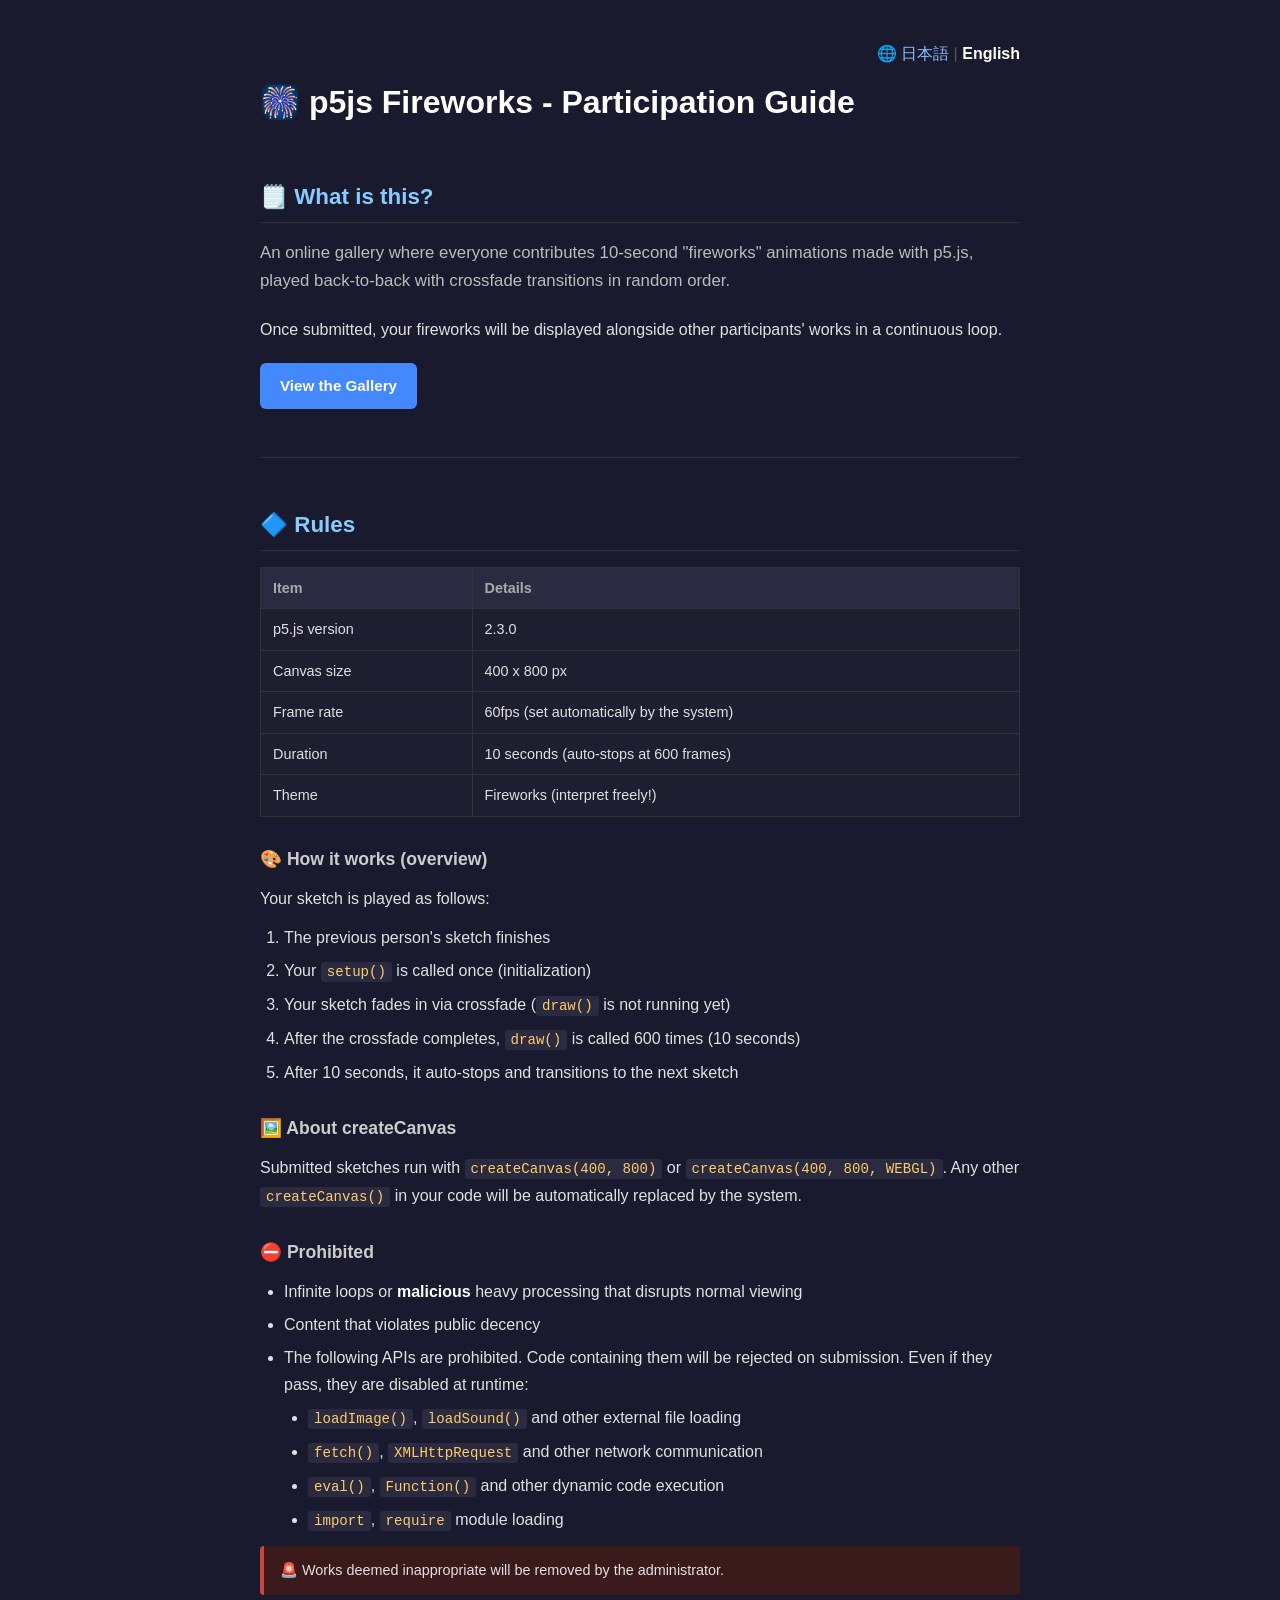
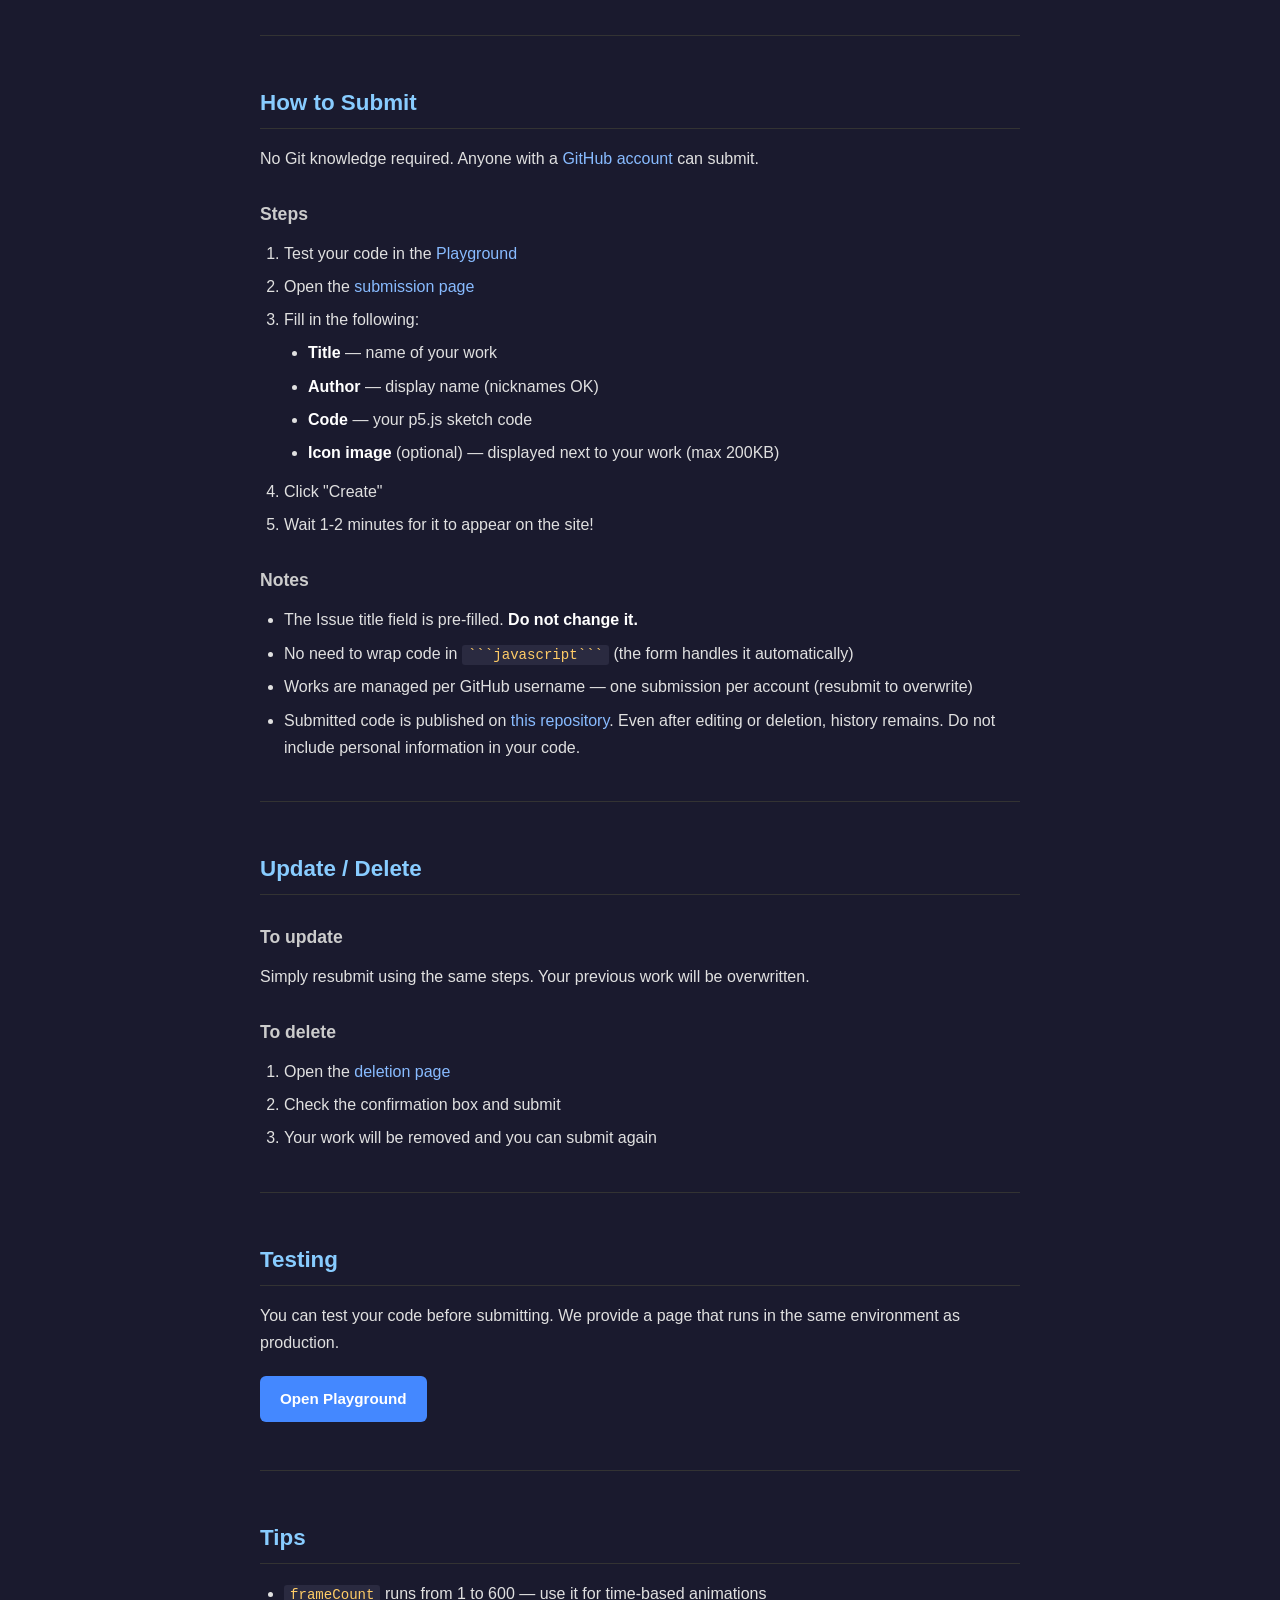
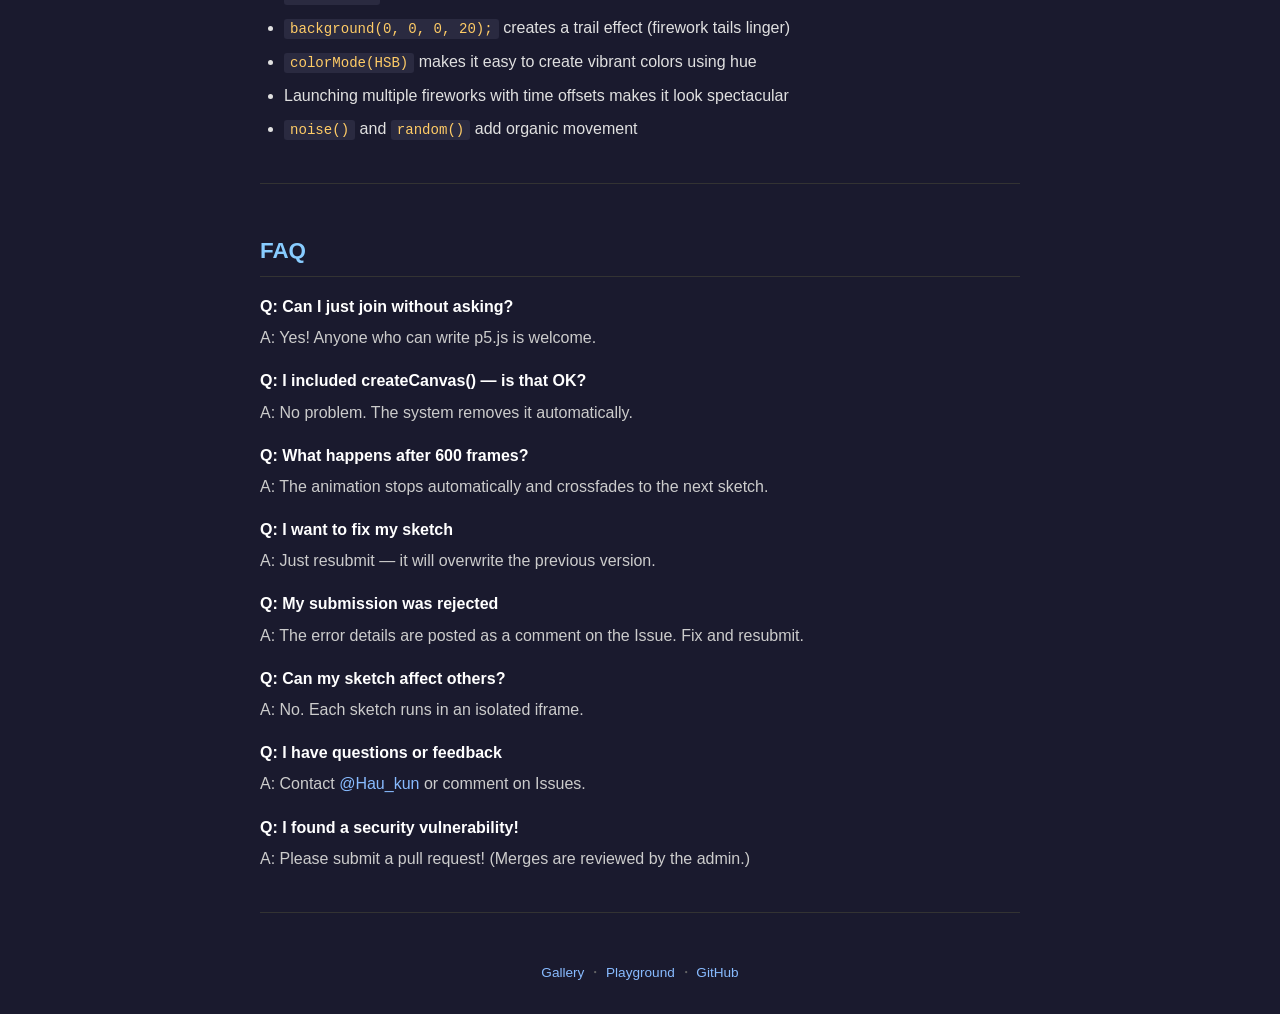
==== docs/guide-en.html @ 228fd46d "- ガイドページ更新。workflowルールを変更（ラベルで処理を判定）" ====
<!DOCTYPE html>
<html lang="en">
<head>
  <meta charset="utf-8">
  <meta name="viewport" content="width=device-width, initial-scale=1.0">
  <title>p5js Fireworks - Participation Guide</title>
  <style>
    * { box-sizing: border-box; margin: 0; padding: 0; }
    body {
      font-family: -apple-system, BlinkMacSystemFont, 'Segoe UI', 'Helvetica Neue', sans-serif;
      background: #1a1a2e;
      color: #e0e0e0;
      line-height: 1.7;
      padding: 40px 20px;
    }
    .container {
      max-width: 760px;
      margin: 0 auto;
    }
    h1 {
      font-size: 2rem;
      color: #fff;
      margin-bottom: 8px;
    }
    h2 {
      font-size: 1.4rem;
      color: #88ccff;
      margin-top: 48px;
      margin-bottom: 16px;
      padding-bottom: 6px;
      border-bottom: 1px solid #333;
    }
    h3 {
      font-size: 1.1rem;
      color: #ccc;
      margin-top: 28px;
      margin-bottom: 10px;
    }
    p {
      margin-bottom: 12px;
    }
    a {
      color: #88bbff;
      text-decoration: none;
    }
    a:hover {
      text-decoration: underline;
    }
    .lead {
      font-size: 1.05rem;
      color: #bbb;
      margin-bottom: 20px;
    }
    table {
      width: 100%;
      border-collapse: collapse;
      margin-bottom: 16px;
      font-size: 0.9rem;
    }
    th, td {
      border: 1px solid #333;
      padding: 8px 12px;
      text-align: left;
    }
    th {
      background: #2a2a40;
      color: #aaa;
      font-weight: 600;
    }
    td {
      background: #1e1e30;
    }
    ol, ul {
      margin-left: 24px;
      margin-bottom: 12px;
    }
    li {
      margin-bottom: 6px;
    }
    ul.nested {
      margin-top: 6px;
      list-style: disc;
    }
    code {
      background: #2a2a40;
      padding: 2px 6px;
      border-radius: 3px;
      font-family: 'Fira Code', 'Consolas', monospace;
      font-size: 0.88em;
      color: #ffcc66;
    }
    pre {
      background: #16162a;
      border: 1px solid #333;
      border-radius: 8px;
      padding: 16px;
      overflow-x: auto;
      margin-bottom: 16px;
      font-family: 'Fira Code', 'Consolas', monospace;
      font-size: 0.85rem;
      line-height: 1.5;
      color: #e8e8e8;
    }
    .warning {
      background: #3a1a1a;
      border-left: 4px solid #cc4444;
      padding: 12px 16px;
      border-radius: 4px;
      margin-bottom: 16px;
      font-size: 0.9rem;
    }
    .note {
      background: #1a2a3a;
      border-left: 4px solid #4488cc;
      padding: 12px 16px;
      border-radius: 4px;
      margin-bottom: 16px;
      font-size: 0.9rem;
    }
    .faq-item {
      margin-bottom: 16px;
    }
    .faq-q {
      font-weight: 700;
      color: #fff;
      margin-bottom: 4px;
    }
    .faq-a {
      color: #ccc;
    }
    .btn-link {
      display: inline-block;
      background: #4488ff;
      color: #fff;
      padding: 10px 20px;
      border-radius: 6px;
      font-weight: 600;
      font-size: 0.95rem;
      margin: 8px 8px 8px 0;
      transition: background 0.15s;
    }
    .btn-link:hover {
      background: #5599ff;
      text-decoration: none;
    }
    .btn-link.secondary {
      background: #444;
    }
    .btn-link.secondary:hover {
      background: #555;
    }
    hr {
      border: none;
      border-top: 1px solid #333;
      margin: 40px 0;
    }
    strong {
      color: #fff;
    }
    footer {
      margin-top: 48px;
      text-align: center;
      font-size: 0.85rem;
      color: #666;
    }
  </style>
</head>
<body>
  <div class="container">

    <div style="text-align: right; margin-bottom: 8px;">
      <span style="color: #888;">🌐</span>
      <a href="guide.html">日本語</a>
      <span style="color: #555;">|</span>
      <strong style="color: #fff;">English</strong>
    </div>

    <h1>🎆 p5js Fireworks - Participation Guide</h1>

    <!-- What is this? -->
    <h2>🗒️ What is this?</h2>
    <p class="lead">An online gallery where everyone contributes 10-second "fireworks" animations made with p5.js, played back-to-back with crossfade transitions in random order.</p>
    <p>Once submitted, your fireworks will be displayed alongside other participants' works in a continuous loop.</p>
    <p><a href="https://haukun.github.io/p5js-baton-fireworks/" class="btn-link">View the Gallery</a></p>

    <hr>

    <!-- Rules -->
    <h2>🔷 Rules</h2>
    <table>
      <tr><th>Item</th><th>Details</th></tr>
      <tr><td>p5.js version</td><td>2.3.0</td></tr>
      <tr><td>Canvas size</td><td>400 x 800 px</td></tr>
      <tr><td>Frame rate</td><td>60fps (set automatically by the system)</td></tr>
      <tr><td>Duration</td><td>10 seconds (auto-stops at 600 frames)</td></tr>
      <tr><td>Theme</td><td>Fireworks (interpret freely!)</td></tr>
    </table>

    <h3>🎨 How it works (overview)</h3>
    <p>Your sketch is played as follows:</p>
    <ol>
      <li>The previous person's sketch finishes</li>
      <li>Your <code>setup()</code> is called once (initialization)</li>
      <li>Your sketch fades in via crossfade (<code>draw()</code> is not running yet)</li>
      <li>After the crossfade completes, <code>draw()</code> is called 600 times (10 seconds)</li>
      <li>After 10 seconds, it auto-stops and transitions to the next sketch</li>
    </ol>

    <h3>🖼️ About createCanvas</h3>
    <p>Submitted sketches run with <code>createCanvas(400, 800)</code> or <code>createCanvas(400, 800, WEBGL)</code>. Any other <code>createCanvas()</code> in your code will be automatically replaced by the system.</p>

    <h3>⛔ Prohibited</h3>
    <ul>
      <li>Infinite loops or <strong>malicious</strong> heavy processing that disrupts normal viewing</li>
      <li>Content that violates public decency</li>
      <li>The following APIs are prohibited. Code containing them will be rejected on submission. Even if they pass, they are disabled at runtime:
        <ul class="nested">
          <li><code>loadImage()</code>, <code>loadSound()</code> and other external file loading</li>
          <li><code>fetch()</code>, <code>XMLHttpRequest</code> and other network communication</li>
          <li><code>eval()</code>, <code>Function()</code> and other dynamic code execution</li>
          <li><code>import</code>, <code>require</code> module loading</li>
        </ul>
      </li>
    </ul>
    <div class="warning">🚨 Works deemed inappropriate will be removed by the administrator.</div>

    <hr>

    <!-- How to submit -->
    <h2>How to Submit</h2>
    <p>No Git knowledge required. Anyone with a <a href="https://github.com/signup">GitHub account</a> can submit.</p>

    <h3>Steps</h3>
    <ol>
      <li>Test your code in the <a href="../playground/">Playground</a></li>
      <li>Open the <a href="https://github.com/haukun/p5js-baton-fireworks/issues/new?template=submit-sketch.yml">submission page</a></li>
      <li>Fill in the following:
        <ul class="nested">
          <li><strong>Title</strong> — name of your work</li>
          <li><strong>Author</strong> — display name (nicknames OK)</li>
          <li><strong>Code</strong> — your p5.js sketch code</li>
          <li><strong>Icon image</strong> (optional) — displayed next to your work (max 200KB)</li>
        </ul>
      </li>
      <li>Click "Create"</li>
      <li>Wait 1-2 minutes for it to appear on the site!</li>
    </ol>

    <h3>Notes</h3>
    <ul>
      <li>The Issue title field is pre-filled. <strong>Do not change it.</strong></li>
      <li>No need to wrap code in <code>```javascript```</code> (the form handles it automatically)</li>
      <li>Works are managed per GitHub username — one submission per account (resubmit to overwrite)</li>
      <li>Submitted code is published on <a href="https://github.com/haukun/p5js-baton-fireworks/tree/main/entries">this repository</a>. Even after editing or deletion, history remains. Do not include personal information in your code.</li>
    </ul>

    <hr>

    <!-- Update / Delete -->
    <h2>Update / Delete</h2>

    <h3>To update</h3>
    <p>Simply resubmit using the same steps. Your previous work will be overwritten.</p>

    <h3>To delete</h3>
    <ol>
      <li>Open the <a href="https://github.com/haukun/p5js-baton-fireworks/issues/new?template=delete-sketch.yml">deletion page</a></li>
      <li>Check the confirmation box and submit</li>
      <li>Your work will be removed and you can submit again</li>
    </ol>

    <hr>

    <!-- Testing -->
    <h2>Testing</h2>
    <p>You can test your code before submitting. We provide a page that runs in the same environment as production.</p>
    <p><a href="../playground/" class="btn-link">Open Playground</a></p>

    <hr>

    <!-- Tips -->
    <h2>Tips</h2>
    <ul>
      <li><code>frameCount</code> runs from 1 to 600 — use it for time-based animations</li>
      <li><code>background(0, 0, 0, 20);</code> creates a trail effect (firework tails linger)</li>
      <li><code>colorMode(HSB)</code> makes it easy to create vibrant colors using hue</li>
      <li>Launching multiple fireworks with time offsets makes it look spectacular</li>
      <li><code>noise()</code> and <code>random()</code> add organic movement</li>
    </ul>

    <hr>

    <!-- FAQ -->
    <h2>FAQ</h2>

    <div class="faq-item">
      <p class="faq-q">Q: Can I just join without asking?</p>
      <p class="faq-a">A: Yes! Anyone who can write p5.js is welcome.</p>
    </div>

    <div class="faq-item">
      <p class="faq-q">Q: I included createCanvas() — is that OK?</p>
      <p class="faq-a">A: No problem. The system removes it automatically.</p>
    </div>

    <div class="faq-item">
      <p class="faq-q">Q: What happens after 600 frames?</p>
      <p class="faq-a">A: The animation stops automatically and crossfades to the next sketch.</p>
    </div>

    <div class="faq-item">
      <p class="faq-q">Q: I want to fix my sketch</p>
      <p class="faq-a">A: Just resubmit — it will overwrite the previous version.</p>
    </div>

    <div class="faq-item">
      <p class="faq-q">Q: My submission was rejected</p>
      <p class="faq-a">A: The error details are posted as a comment on the Issue. Fix and resubmit.</p>
    </div>

    <div class="faq-item">
      <p class="faq-q">Q: Can my sketch affect others?</p>
      <p class="faq-a">A: No. Each sketch runs in an isolated iframe.</p>
    </div>

    <div class="faq-item">
      <p class="faq-q">Q: I have questions or feedback</p>
      <p class="faq-a">A: Contact <a href="https://x.com/Hau_kun">@Hau_kun</a> or comment on Issues.</p>
    </div>

    <div class="faq-item">
      <p class="faq-q">Q: I found a security vulnerability!</p>
      <p class="faq-a">A: Please submit a pull request! (Merges are reviewed by the admin.)</p>
    </div>

    <hr>

    <footer>
      <a href="https://haukun.github.io/p5js-baton-fireworks/">Gallery</a> ・
      <a href="../playground/">Playground</a> ・
      <a href="https://github.com/haukun/p5js-baton-fireworks">GitHub</a>
    </footer>

  </div>
</body>
</html>
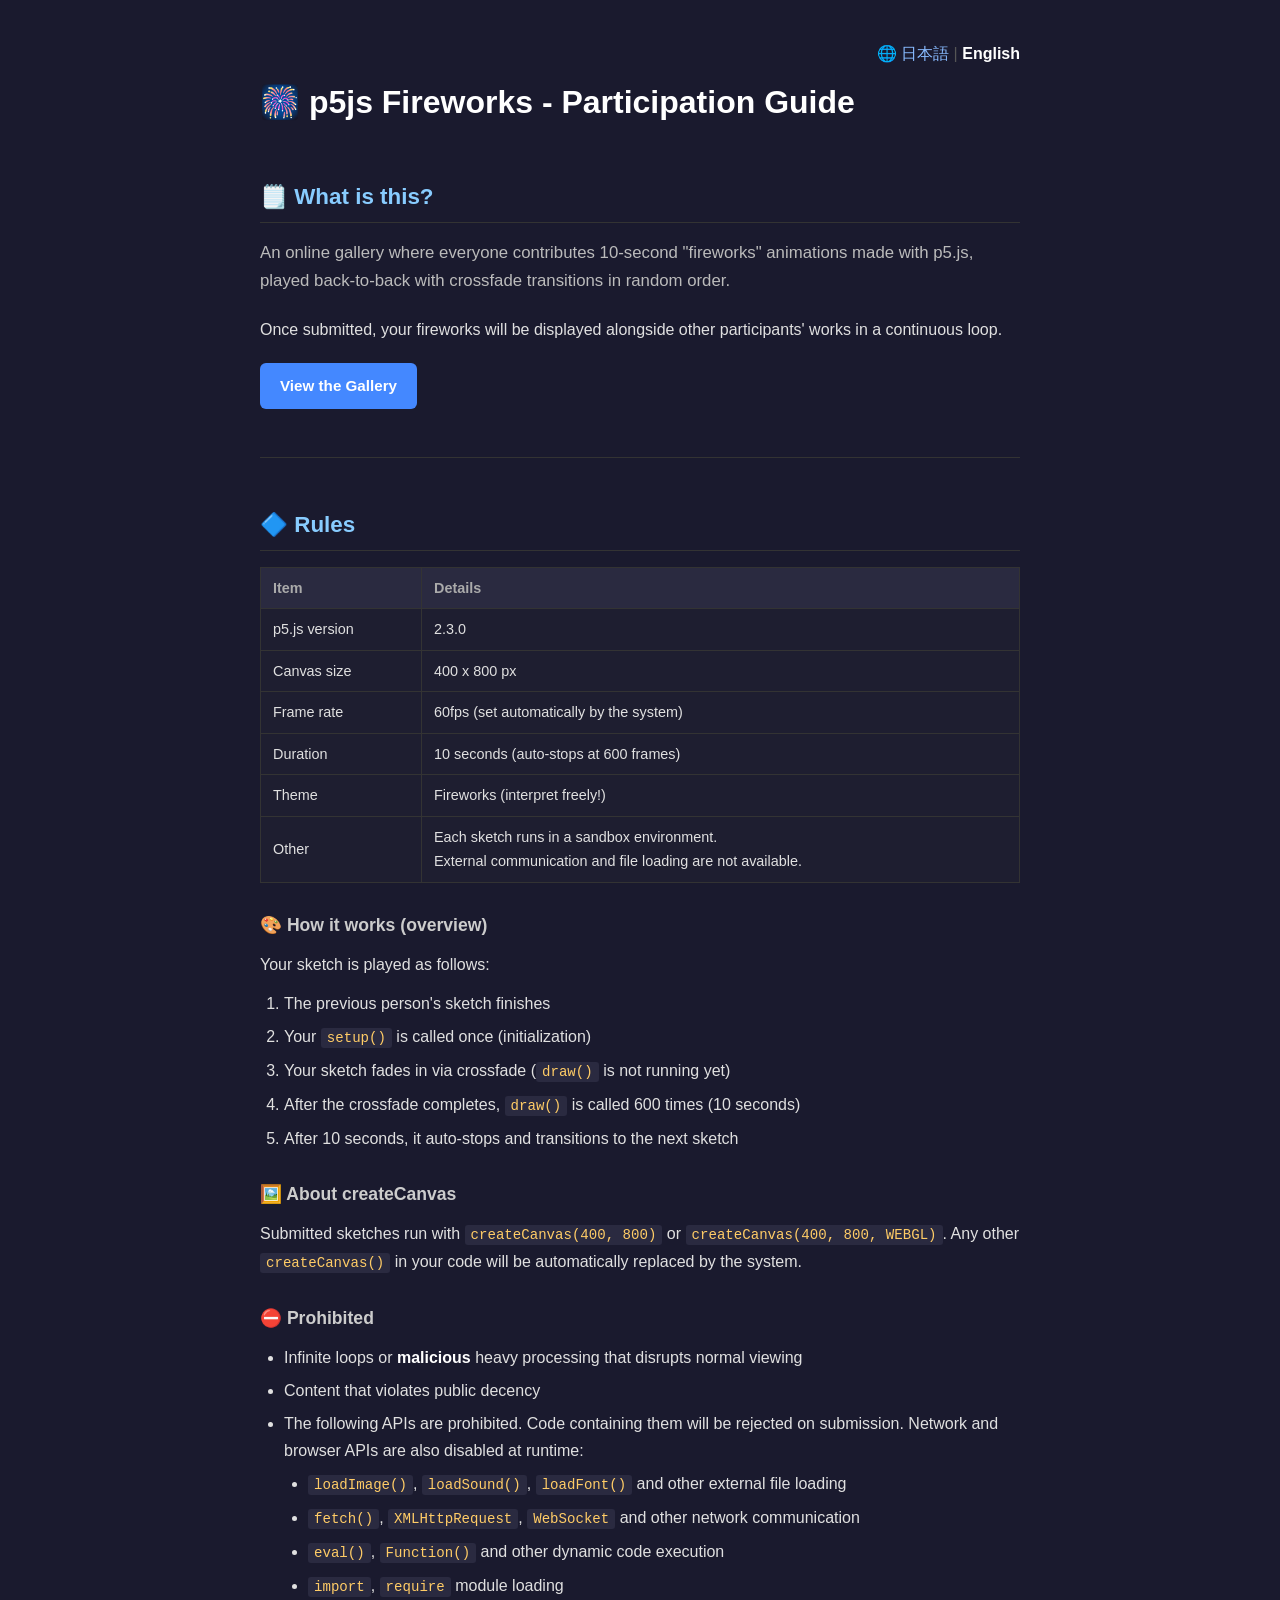
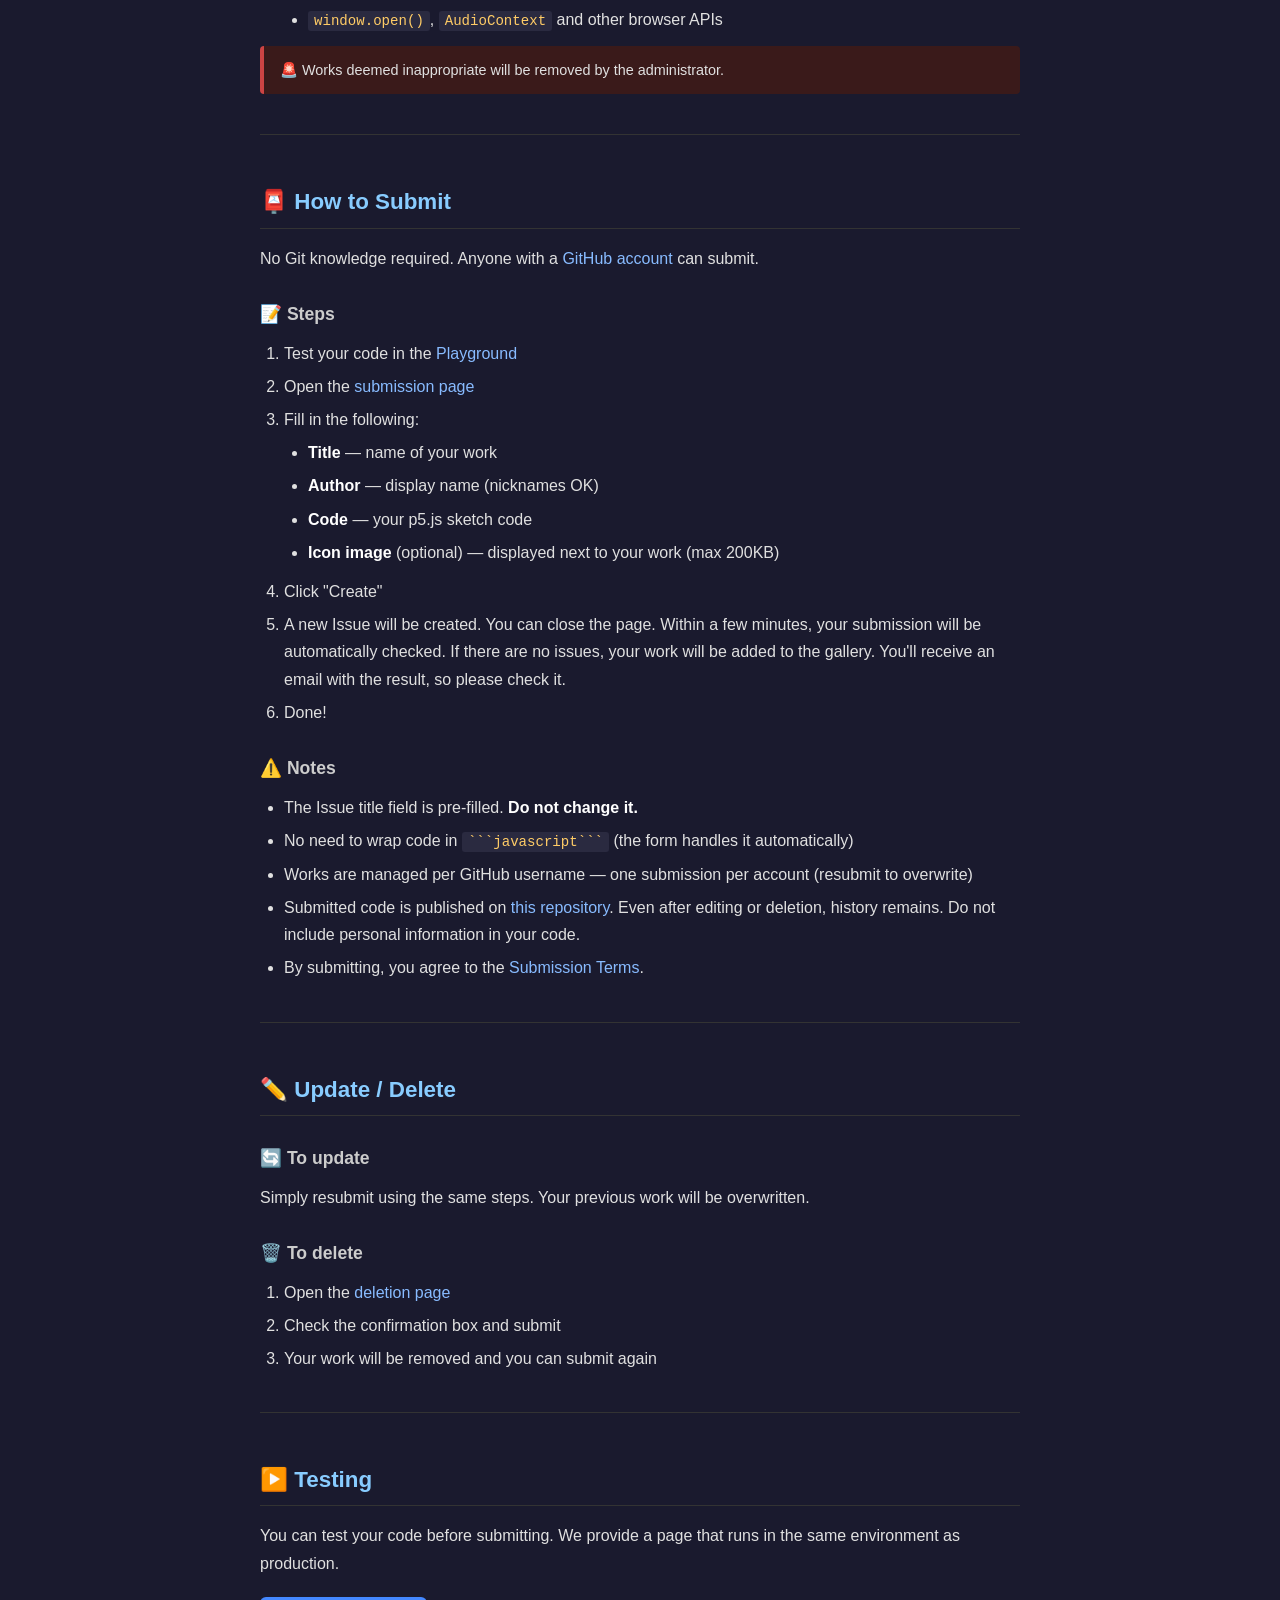
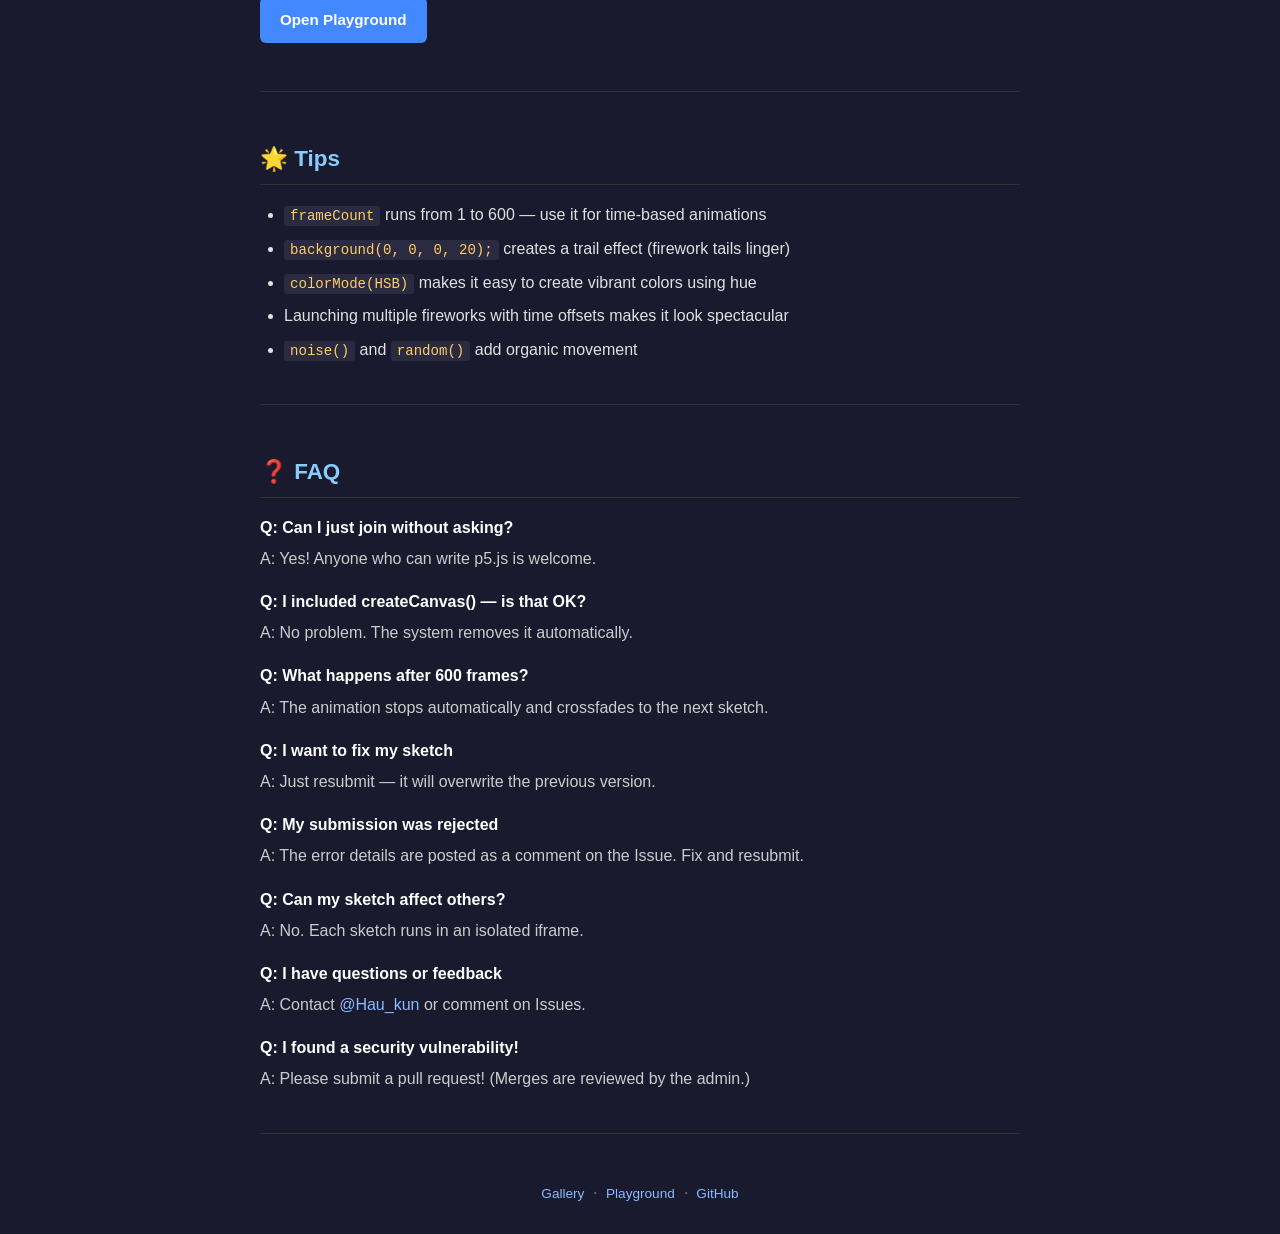
==== commit bfb4bdac: "- ガイド文等の微修正" ====
--- a/docs/guide-en.html
+++ b/docs/guide-en.html
@@ -194,6 +194,7 @@
       <tr><td>Frame rate</td><td>60fps (set automatically by the system)</td></tr>
       <tr><td>Duration</td><td>10 seconds (auto-stops at 600 frames)</td></tr>
       <tr><td>Theme</td><td>Fireworks (interpret freely!)</td></tr>
+      <tr><td>Other</td><td>Each sketch runs in a sandbox environment.<br />External communication and file loading are not available.</td></tr>
     </table>
 
     <h3>🎨 How it works (overview)</h3>
@@ -209,16 +210,17 @@
     <h3>🖼️ About createCanvas</h3>
     <p>Submitted sketches run with <code>createCanvas(400, 800)</code> or <code>createCanvas(400, 800, WEBGL)</code>. Any other <code>createCanvas()</code> in your code will be automatically replaced by the system.</p>
 
-    <h3>⛔ Prohibited</h3>
+    <h3 id="prohibited">⛔ Prohibited</h3>
     <ul>
       <li>Infinite loops or <strong>malicious</strong> heavy processing that disrupts normal viewing</li>
       <li>Content that violates public decency</li>
-      <li>The following APIs are prohibited. Code containing them will be rejected on submission. Even if they pass, they are disabled at runtime:
+      <li>The following APIs are prohibited. Code containing them will be rejected on submission. Network and browser APIs are also disabled at runtime:
         <ul class="nested">
-          <li><code>loadImage()</code>, <code>loadSound()</code> and other external file loading</li>
-          <li><code>fetch()</code>, <code>XMLHttpRequest</code> and other network communication</li>
+          <li><code>loadImage()</code>, <code>loadSound()</code>, <code>loadFont()</code> and other external file loading</li>
+          <li><code>fetch()</code>, <code>XMLHttpRequest</code>, <code>WebSocket</code> and other network communication</li>
           <li><code>eval()</code>, <code>Function()</code> and other dynamic code execution</li>
           <li><code>import</code>, <code>require</code> module loading</li>
+          <li><code>window.open()</code>, <code>AudioContext</code> and other browser APIs</li>
         </ul>
       </li>
     </ul>
@@ -227,10 +229,10 @@
     <hr>
 
     <!-- How to submit -->
-    <h2>How to Submit</h2>
+    <h2>📮 How to Submit</h2>
     <p>No Git knowledge required. Anyone with a <a href="https://github.com/signup">GitHub account</a> can submit.</p>
 
-    <h3>Steps</h3>
+    <h3>📝 Steps</h3>
     <ol>
       <li>Test your code in the <a href="../playground/">Playground</a></li>
       <li>Open the <a href="https://github.com/haukun/p5js-baton-fireworks/issues/new?template=submit-sketch.yml">submission page</a></li>
@@ -243,26 +245,28 @@
         </ul>
       </li>
       <li>Click "Create"</li>
-      <li>Wait 1-2 minutes for it to appear on the site!</li>
+      <li>A new Issue will be created. You can close the page. Within a few minutes, your submission will be automatically checked. If there are no issues, your work will be added to the gallery. You'll receive an email with the result, so please check it.</li>
+      <li>Done!</li>
     </ol>
 
-    <h3>Notes</h3>
+    <h3>⚠️ Notes</h3>
     <ul>
       <li>The Issue title field is pre-filled. <strong>Do not change it.</strong></li>
       <li>No need to wrap code in <code>```javascript```</code> (the form handles it automatically)</li>
       <li>Works are managed per GitHub username — one submission per account (resubmit to overwrite)</li>
       <li>Submitted code is published on <a href="https://github.com/haukun/p5js-baton-fireworks/tree/main/entries">this repository</a>. Even after editing or deletion, history remains. Do not include personal information in your code.</li>
+      <li>By submitting, you agree to the <a href="https://github.com/haukun/p5js-baton-fireworks/blob/main/SUBMISSION_TERMS.md">Submission Terms</a>.</li>
     </ul>
 
     <hr>
 
     <!-- Update / Delete -->
-    <h2>Update / Delete</h2>
-
-    <h3>To update</h3>
+    <h2>✏️ Update / Delete</h2>
+
+    <h3>🔄️ To update</h3>
     <p>Simply resubmit using the same steps. Your previous work will be overwritten.</p>
 
-    <h3>To delete</h3>
+    <h3>🗑️ To delete</h3>
     <ol>
       <li>Open the <a href="https://github.com/haukun/p5js-baton-fireworks/issues/new?template=delete-sketch.yml">deletion page</a></li>
       <li>Check the confirmation box and submit</li>
@@ -272,14 +276,14 @@
     <hr>
 
     <!-- Testing -->
-    <h2>Testing</h2>
+    <h2>▶️ Testing</h2>
     <p>You can test your code before submitting. We provide a page that runs in the same environment as production.</p>
     <p><a href="../playground/" class="btn-link">Open Playground</a></p>
 
     <hr>
 
     <!-- Tips -->
-    <h2>Tips</h2>
+    <h2>🌟 Tips</h2>
     <ul>
       <li><code>frameCount</code> runs from 1 to 600 — use it for time-based animations</li>
       <li><code>background(0, 0, 0, 20);</code> creates a trail effect (firework tails linger)</li>
@@ -291,7 +295,7 @@
     <hr>
 
     <!-- FAQ -->
-    <h2>FAQ</h2>
+    <h2>❓ FAQ</h2>
 
     <div class="faq-item">
       <p class="faq-q">Q: Can I just join without asking?</p>
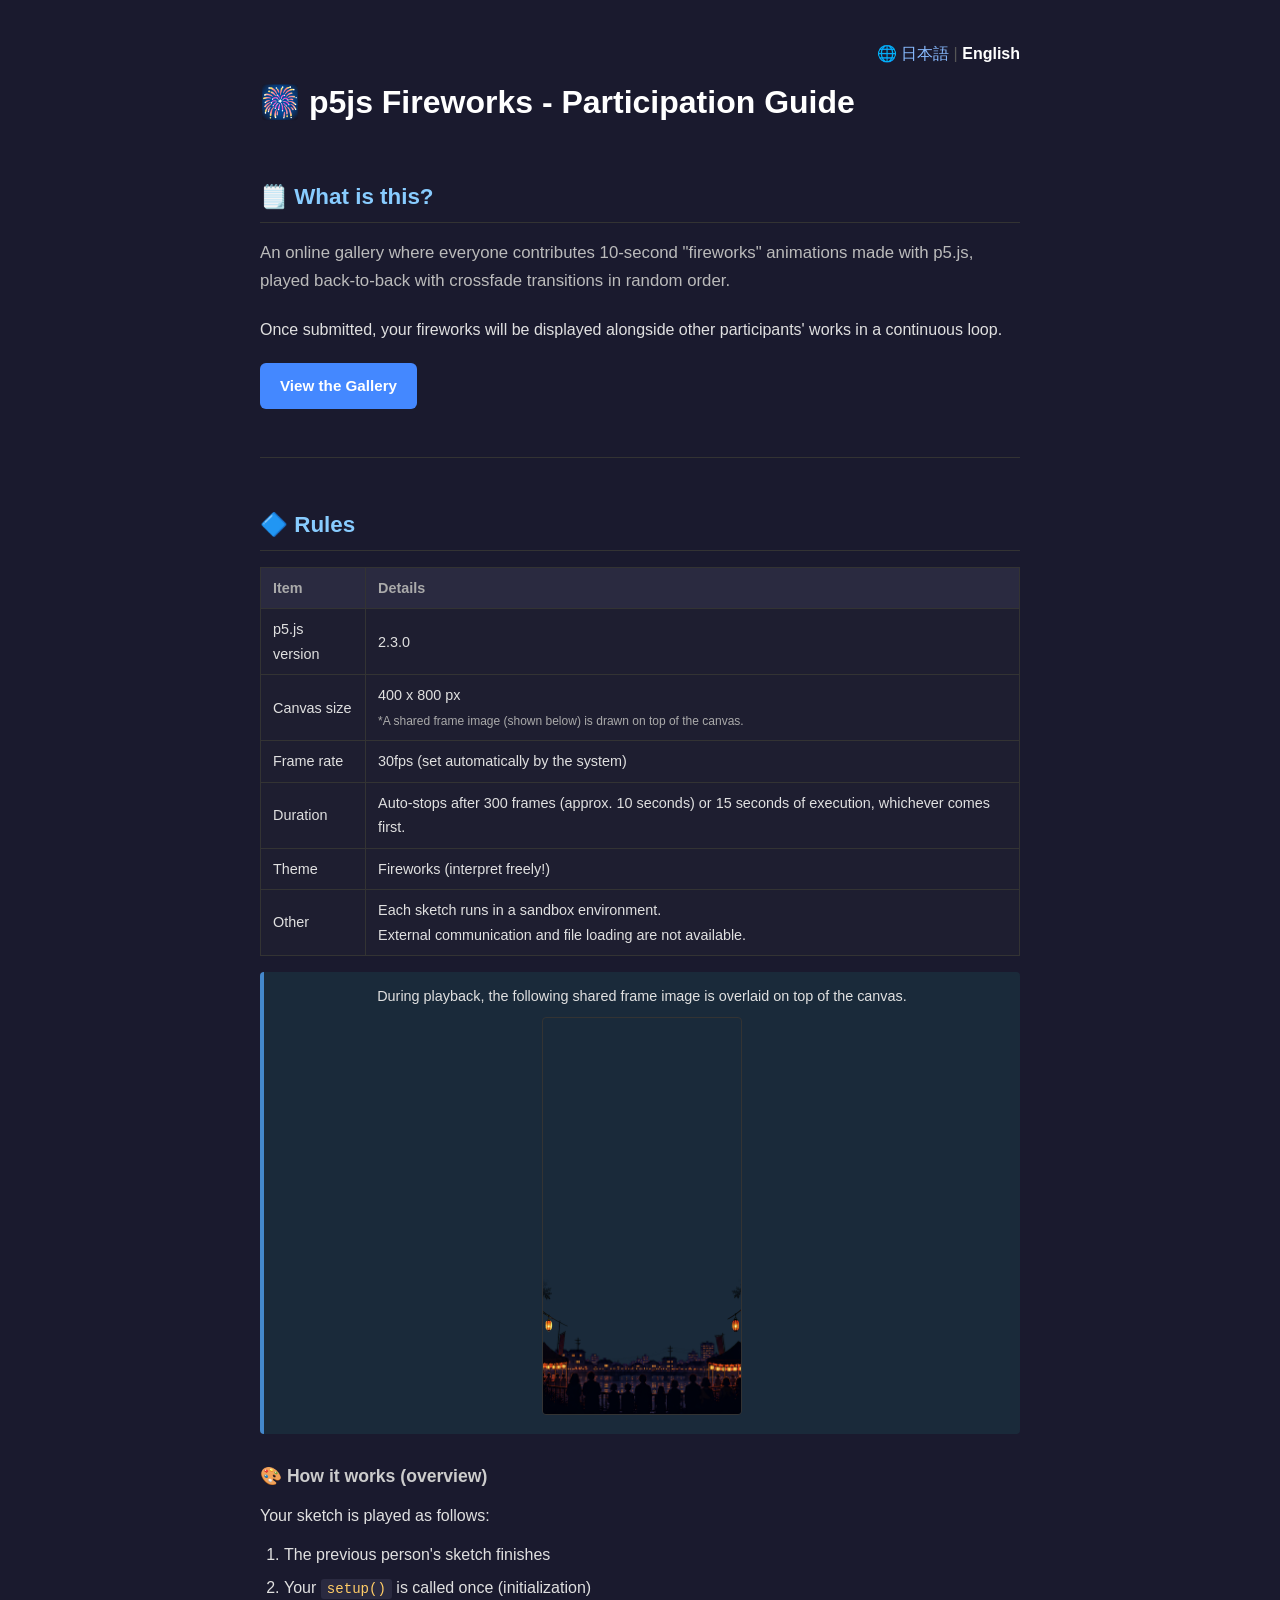
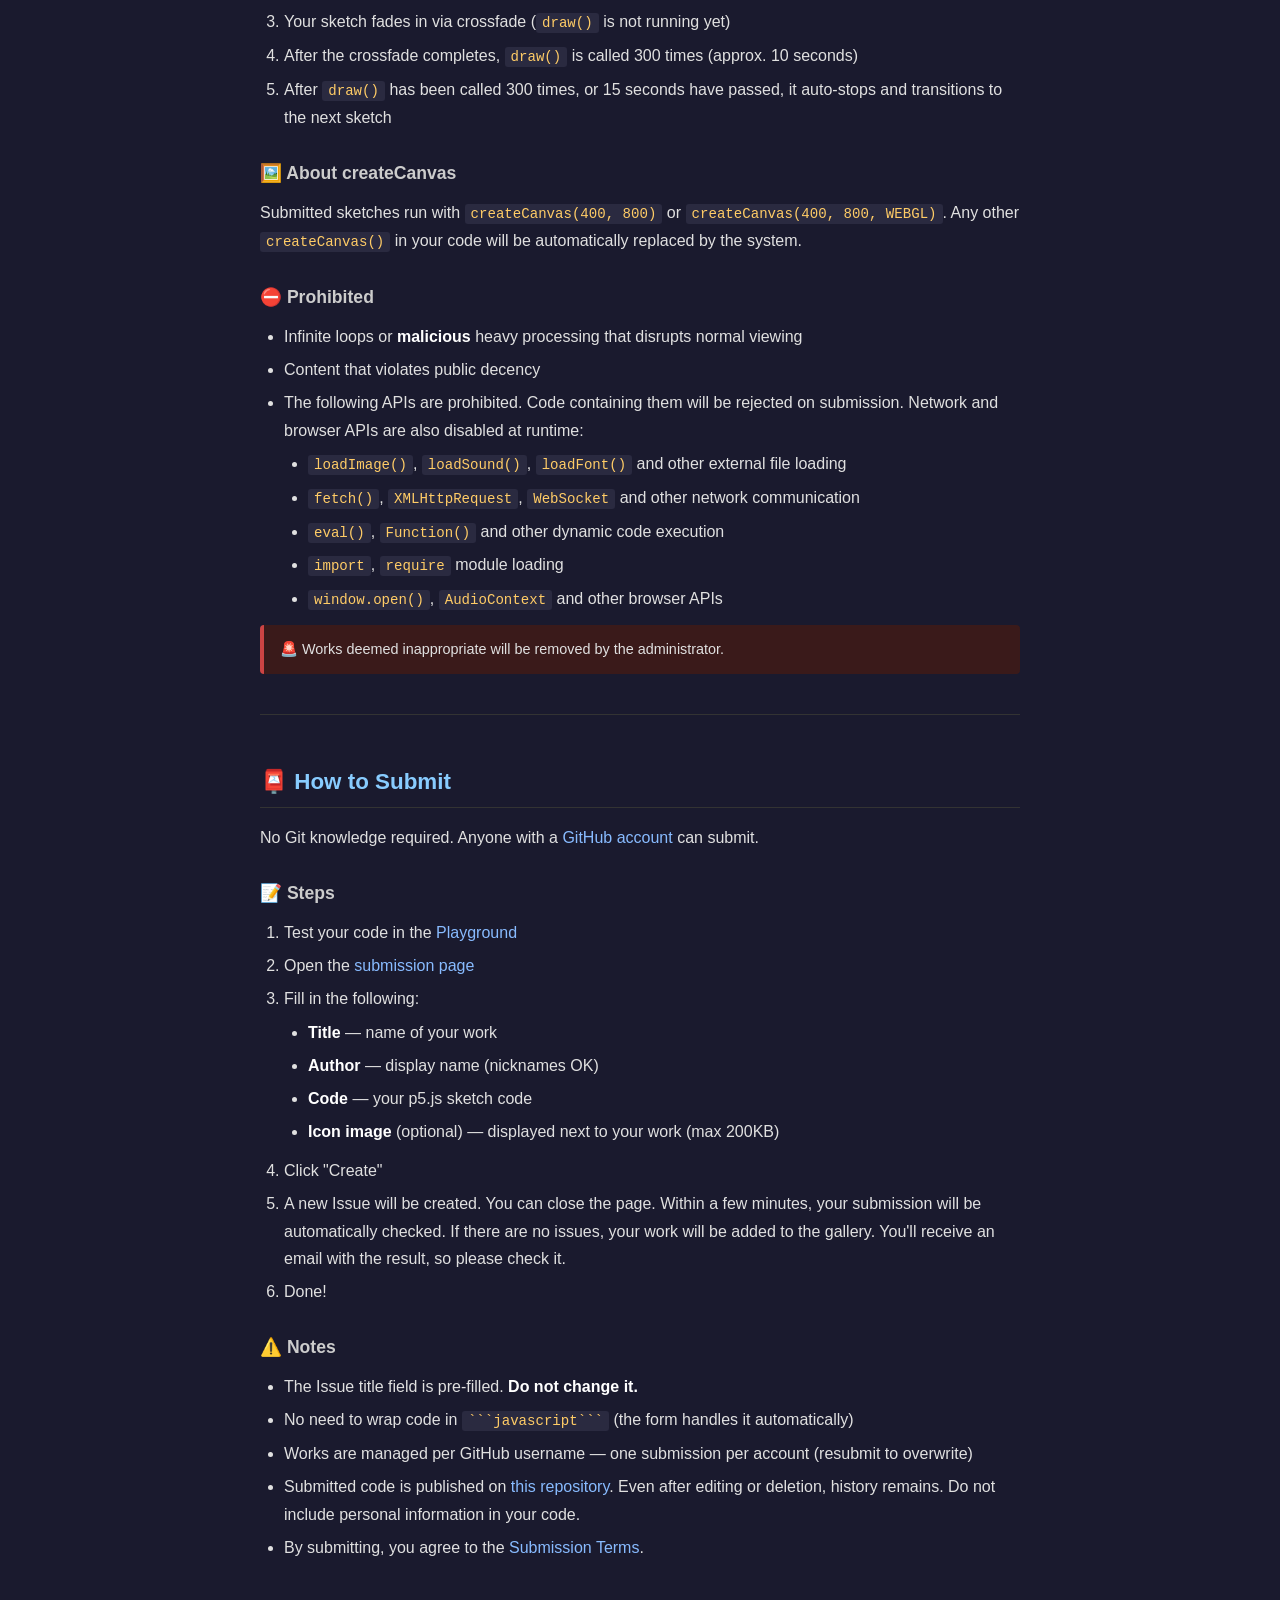
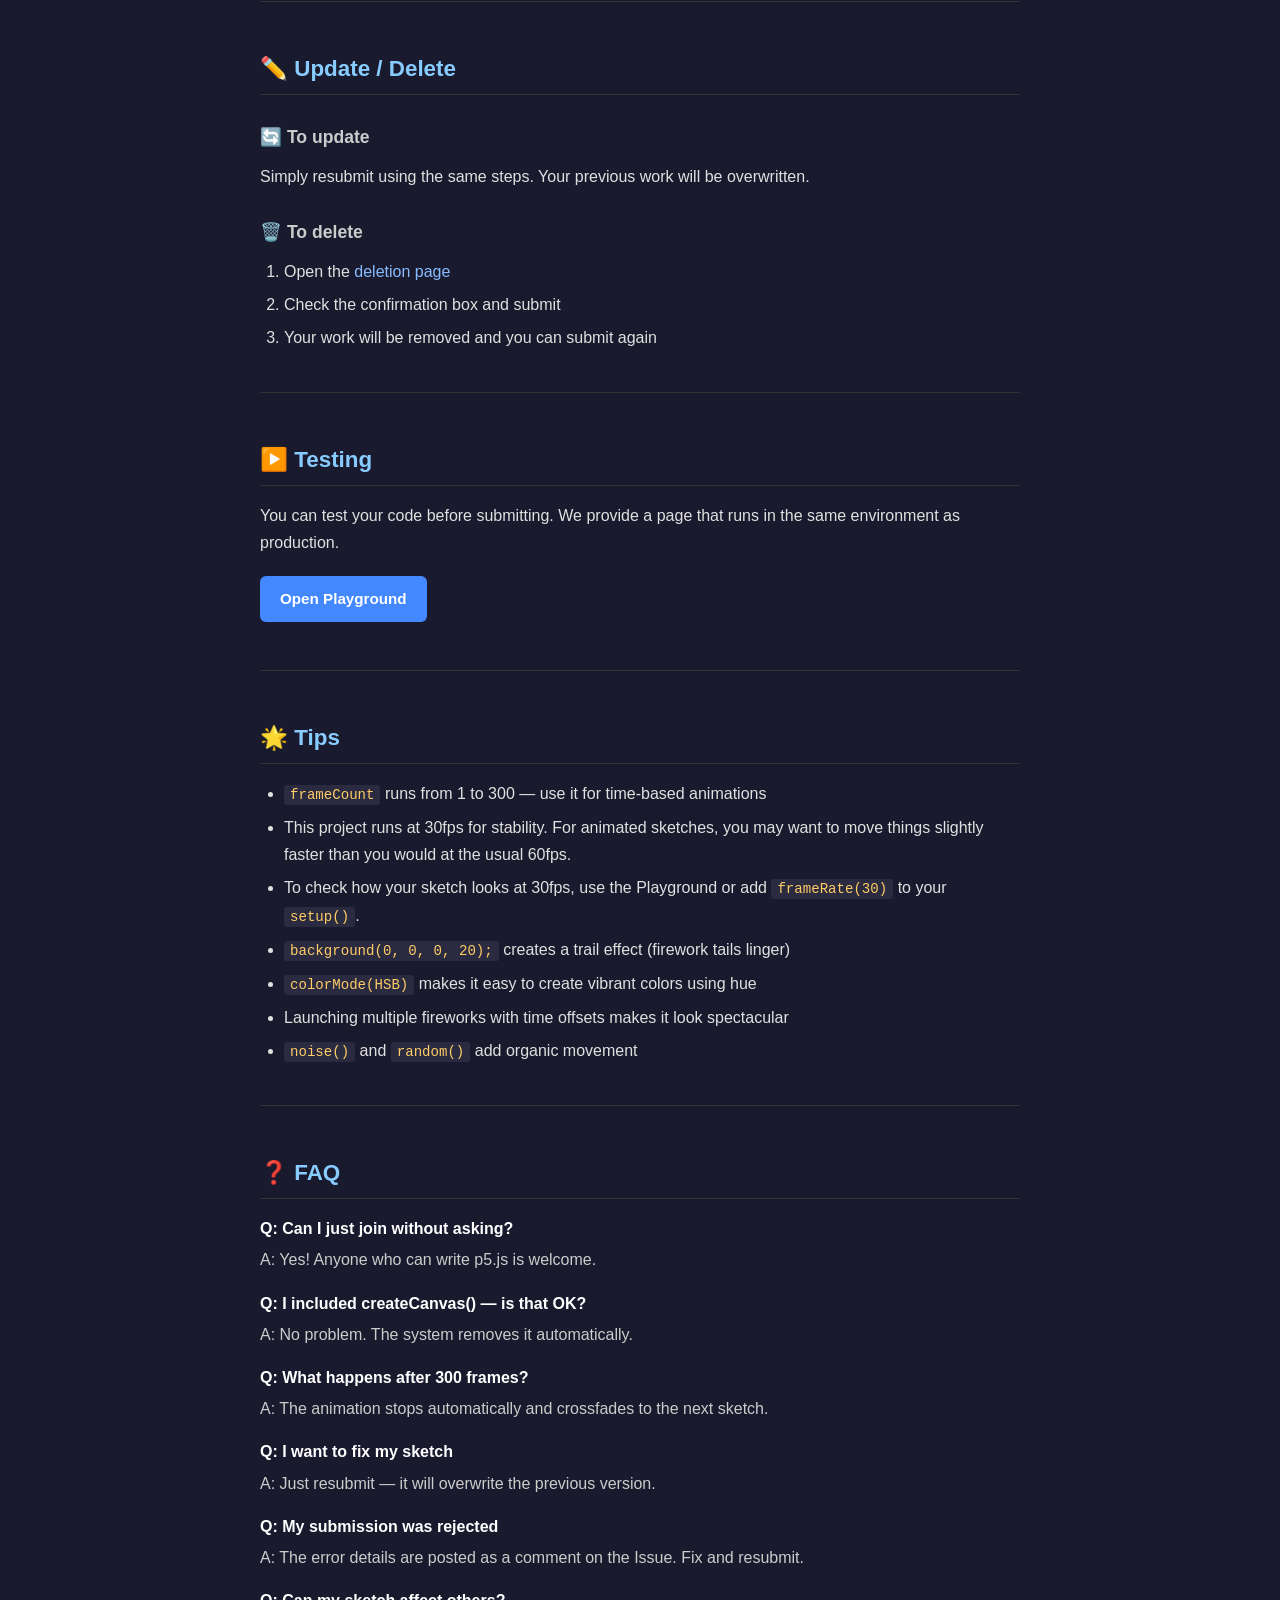
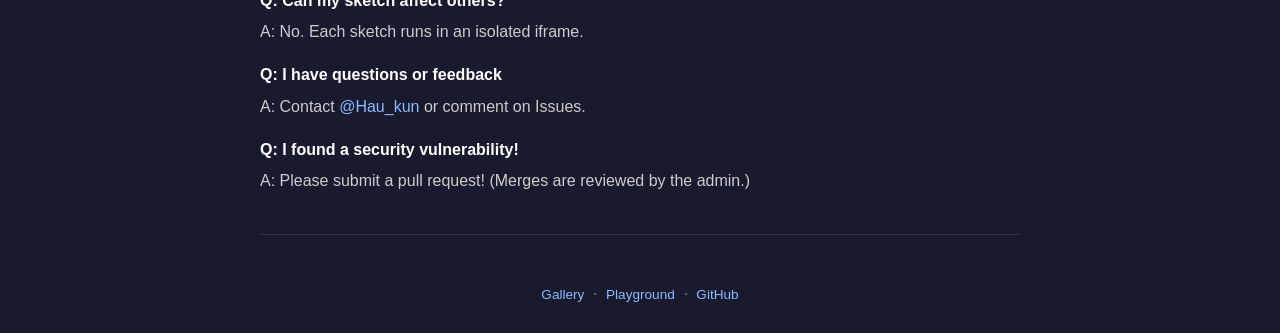
==== commit ee630563: "- テンプレート削除 - 花火鑑賞フレームの追加" ====
--- a/docs/guide-en.html
+++ b/docs/guide-en.html
@@ -190,12 +190,17 @@
     <table>
       <tr><th>Item</th><th>Details</th></tr>
       <tr><td>p5.js version</td><td>2.3.0</td></tr>
-      <tr><td>Canvas size</td><td>400 x 800 px</td></tr>
-      <tr><td>Frame rate</td><td>60fps (set automatically by the system)</td></tr>
-      <tr><td>Duration</td><td>10 seconds (auto-stops at 600 frames)</td></tr>
+      <tr><td>Canvas size</td><td>400 x 800 px<br><small style="color:#aaa;">*A shared frame image (shown below) is drawn on top of the canvas.</small></td></tr>
+      <tr><td>Frame rate</td><td>30fps (set automatically by the system)</td></tr>
+      <tr><td>Duration</td><td>Auto-stops after 300 frames (approx. 10 seconds) or 15 seconds of execution, whichever comes first.</td></tr>
       <tr><td>Theme</td><td>Fireworks (interpret freely!)</td></tr>
       <tr><td>Other</td><td>Each sketch runs in a sandbox environment.<br />External communication and file loading are not available.</td></tr>
     </table>
+
+    <div class="note" style="text-align: center;">
+      <p style="margin-bottom: 8px;">During playback, the following shared frame image is overlaid on top of the canvas.</p>
+      <img src="../assets/frame.png" alt="Frame image" style="width: 50%; max-width: 200px; border: 1px solid #333; border-radius: 4px;">
+    </div>
 
     <h3>🎨 How it works (overview)</h3>
     <p>Your sketch is played as follows:</p>
@@ -203,8 +208,8 @@
       <li>The previous person's sketch finishes</li>
       <li>Your <code>setup()</code> is called once (initialization)</li>
       <li>Your sketch fades in via crossfade (<code>draw()</code> is not running yet)</li>
-      <li>After the crossfade completes, <code>draw()</code> is called 600 times (10 seconds)</li>
-      <li>After 10 seconds, it auto-stops and transitions to the next sketch</li>
+      <li>After the crossfade completes, <code>draw()</code> is called 300 times (approx. 10 seconds)</li>
+      <li>After <code>draw()</code> has been called 300 times, or 15 seconds have passed, it auto-stops and transitions to the next sketch</li>
     </ol>
 
     <h3>🖼️ About createCanvas</h3>
@@ -285,7 +290,9 @@
     <!-- Tips -->
     <h2>🌟 Tips</h2>
     <ul>
-      <li><code>frameCount</code> runs from 1 to 600 — use it for time-based animations</li>
+      <li><code>frameCount</code> runs from 1 to 300 — use it for time-based animations</li>
+      <li>This project runs at 30fps for stability. For animated sketches, you may want to move things slightly faster than you would at the usual 60fps.</li>
+      <li>To check how your sketch looks at 30fps, use the Playground or add <code>frameRate(30)</code> to your <code>setup()</code>.</li>
       <li><code>background(0, 0, 0, 20);</code> creates a trail effect (firework tails linger)</li>
       <li><code>colorMode(HSB)</code> makes it easy to create vibrant colors using hue</li>
       <li>Launching multiple fireworks with time offsets makes it look spectacular</li>
@@ -308,7 +315,7 @@
     </div>
 
     <div class="faq-item">
-      <p class="faq-q">Q: What happens after 600 frames?</p>
+      <p class="faq-q">Q: What happens after 300 frames?</p>
       <p class="faq-a">A: The animation stops automatically and crossfades to the next sketch.</p>
     </div>
 
